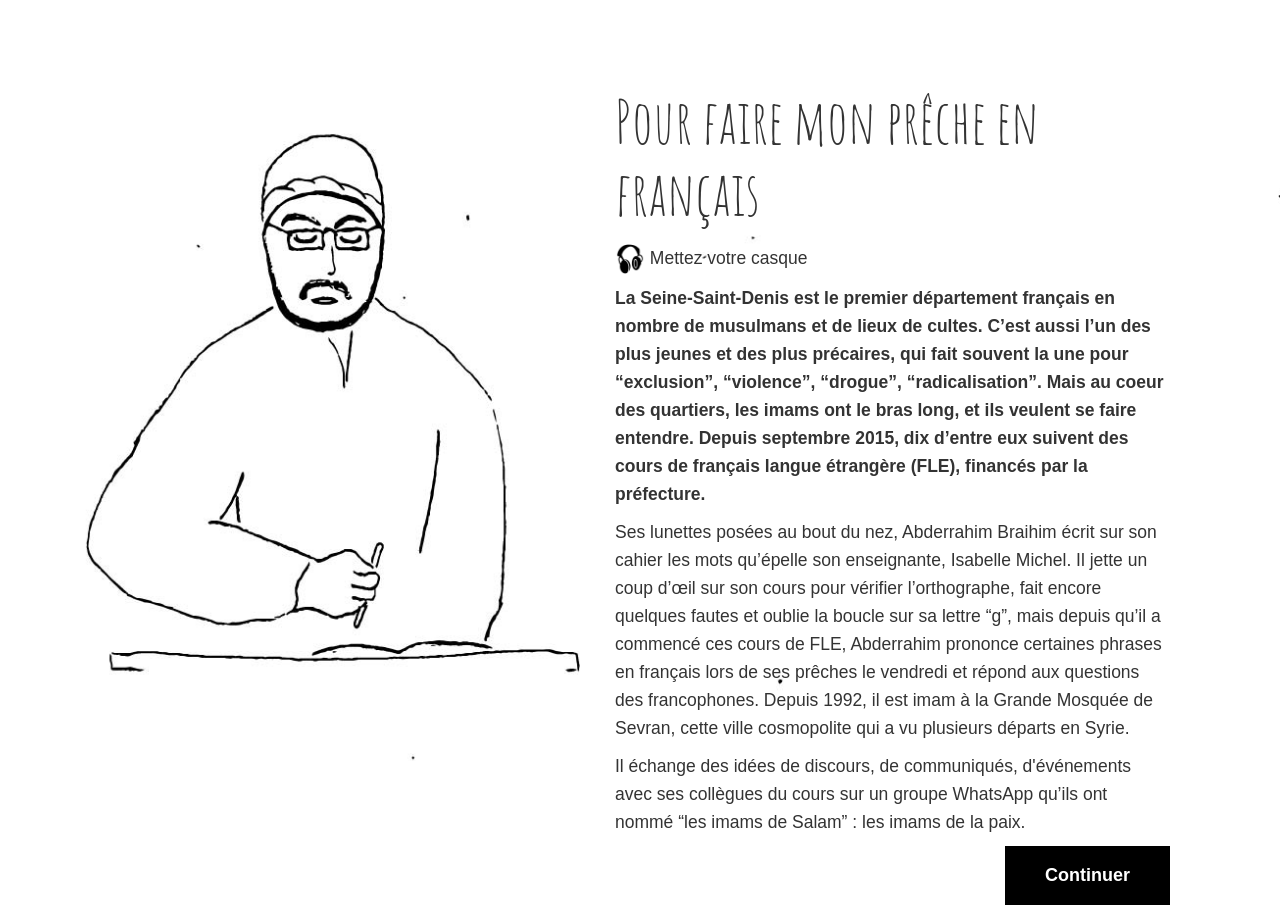
==== index.html @ 1d1230ae "PFE" ====
<!DOCTYPE html>
<html lang="fr">

<head>
    <meta charset="utf-8">
    <meta http-equiv="X-UA-Compatible" content="IE=edge">
    <meta name="viewport" content="width=device-width, initial-scale=1">
   
    <title>PFE Imams</title>
   
    <link href="./vendor/bootstrap/dist/css/bootstrap.min.css" rel="stylesheet">
    
    <link href='https://cdn.knightlab.com/libs/soundcite/latest/css/player.css' rel='stylesheet' type='text/css'>
   
    <link href="https://fonts.googleapis.com/css?family=Amatic+SC" rel="stylesheet">  

    <link href="./css/styles.css" rel="stylesheet">

</head>

<body class="intro">
    <main>

<div class="middle">
    <div class="main">
        <div class="intro">

   <div class="container">

        <div class="row">

                <div class="col-sm-6 col-xs-12">

                <div class="visible-xs">

                <img src="image1.jpg"  class="img-responsive" max-width="100%">

                </div>

                </div>

                <div class="col-sm-6 col-xs-12">

    

          <div class="chapterintro"><h2>Pour faire mon prêche en français</h2></div>
     
            
          
          <div class="casque"> 
           <p> <img src="casque.png" width="30" />  Mettez votre casque </p> 
          </div>



            <p><b>La Seine-Saint-Denis est le premier département français en nombre de musulmans et de lieux de cultes. C’est aussi l’un des plus jeunes et des plus précaires, qui fait souvent la une pour “exclusion”, “violence”, “drogue”, “radicalisation”. Mais au coeur des quartiers, les imams ont le bras long, et ils veulent se faire entendre. Depuis septembre 2015, dix d’entre eux suivent des cours de français langue étrangère (FLE), financés par la préfecture.</b> </p>
            
           <p> Ses lunettes posées au bout du nez, Abderrahim Braihim écrit sur son cahier les mots qu’épelle son enseignante, Isabelle Michel. Il jette un coup d’œil sur son cours pour vérifier l’orthographe, fait encore quelques fautes et oublie la boucle sur sa lettre “g”, mais depuis qu’il a commencé ces cours de FLE, Abderrahim prononce certaines phrases en français lors de ses prêches le vendredi et répond aux questions des francophones. Depuis 1992, il est imam à la Grande Mosquée de Sevran, cette ville cosmopolite qui a vu plusieurs départs en Syrie. </p>

           <p>Il échange des idées de discours, de communiqués, d'événements avec ses collègues du cours sur un groupe WhatsApp qu’ils ont nommé “les imams de Salam” : les imams de la paix.</p>


    
   

             <a href="./chapitre1.html" class="button pull-right">Continuer</a>
            
            </div>
            </div>
            
        </div>
        </div>
        </div>
      
    

    </main>
    <!-- jQuery (necessary for Bootstrap's JavaScript plugins) -->
    <script src="./vendor/jquery/dist/jquery.min.js"></script>
    <!--     Include all compiled plugins (below), or include individual files as needed -->
    <script src="./vendor/bootstrap/dist/js/bootstrap.min.js"></script>

    <script type="text/javascript" src="https://cdn.knightlab.com/libs/soundcite/latest/js/soundcite.min.js"></script>
    <!-- Custom -->
    <script src="./js/main.js"></script>
</body>

</html>
---- css/styles.css ----
*{
    padding: 0;
    margin: 0;
}

html,body {
    width: 100%;
    overflow-x: hidden;
}

main {
    width: 100%;
    margin: auto;
}


h2{
    line-height: 1.2;
}

.button {
padding: 15px 40px;
background: black;
color: white;
font-weight: bold;
font-size: 18px;
}

.button:hover {
background: #570906;
color: #5EB6DD;
}

.intro {
    background: url(../image1.jpg) fixed right top;
    background-size: cover;
}

.chapitre1 {
     background: url(../image2.jpg) fixed right top;
    background-size: cover;
}

.chapitre2 {
     background: url(../image3.jpg) fixed right top;
    background-size: cover;
}

.chapitre3 {
     background: url(../image4.jpg) fixed right top;
    background-size: cover;
}

.header {
    padding : 5px;
    margin : 10px;
    margin-top: -45px;
    max-width: 940px;
}

.main {
    padding : 5px;
    margin : 10px;
    margin-right: 10%;
    font-size: 1.25em;
    line-height: 1.6;
    font-family: sans-serif;
    width: calc(100% - 300px);
}

.main > .chapter{
    margin-bottom: 15px;

}

.main .chapterintro > h2{
    margin-bottom: 15px;
     font-family: 'Amatic SC', cursive;
    font-size: 60px;

}
.main .encadre{
    float:left;
    width:30%;
    font-size: 1.3em;
    line-height: 1.2;
    font-weight: bold;
    margin:15px;
    margin-left: -55px;
}


.intro .main {
    width: auto;
    max-width:800px;
}
.side {
    padding : 5px;
    margin : 10px;
    flex : 1;
}

.with-side {
    position: relative;
}

.with-side .info {
    position: absolute;
    left:100%;
    top:0;
    width: 200px;
    padding-left: 10px;
}

.info{
    font-size: 1.2rem;
    font-weight: bold;
    font-family: sans-serif;
    color: #303D3D;
    margin-bottom: 50px;
    transition: all 500ms linear;
    opacity: 1;
}
.info.hid {
    transform: translateX(100px);
    opacity: 0;
}

.footer {
    padding : 5px;
    margin : 10px;
    font-size: 1.1em;
    text-align: right;
    font-family: monospace;
    position: fixed; 
    bottom: 0;
    left: 0;
    right: 0;
    display: none;
}

.middle {
    display: flex;
    margin-top: 50px;
    margin-right: 50px;
}


.soundcite-loaded {
    border-radius: 0;
    margin-bottom: 30px;
}

@media (max-width: 768px) {
    .footer {
        display: none;
    }
    .intro {
        background: none;
    }
    .chapitre1 {
        background: none;
    }
    .chapitre2 {
        background: none;
    }
     .chapitre3 {
        background: none;
    }
    .info{
        display: none;
    }

    .encadre{
        display: none;
    }

    .main{
        width:100%;
    }
    .middle{
        width:100%;
    }
}
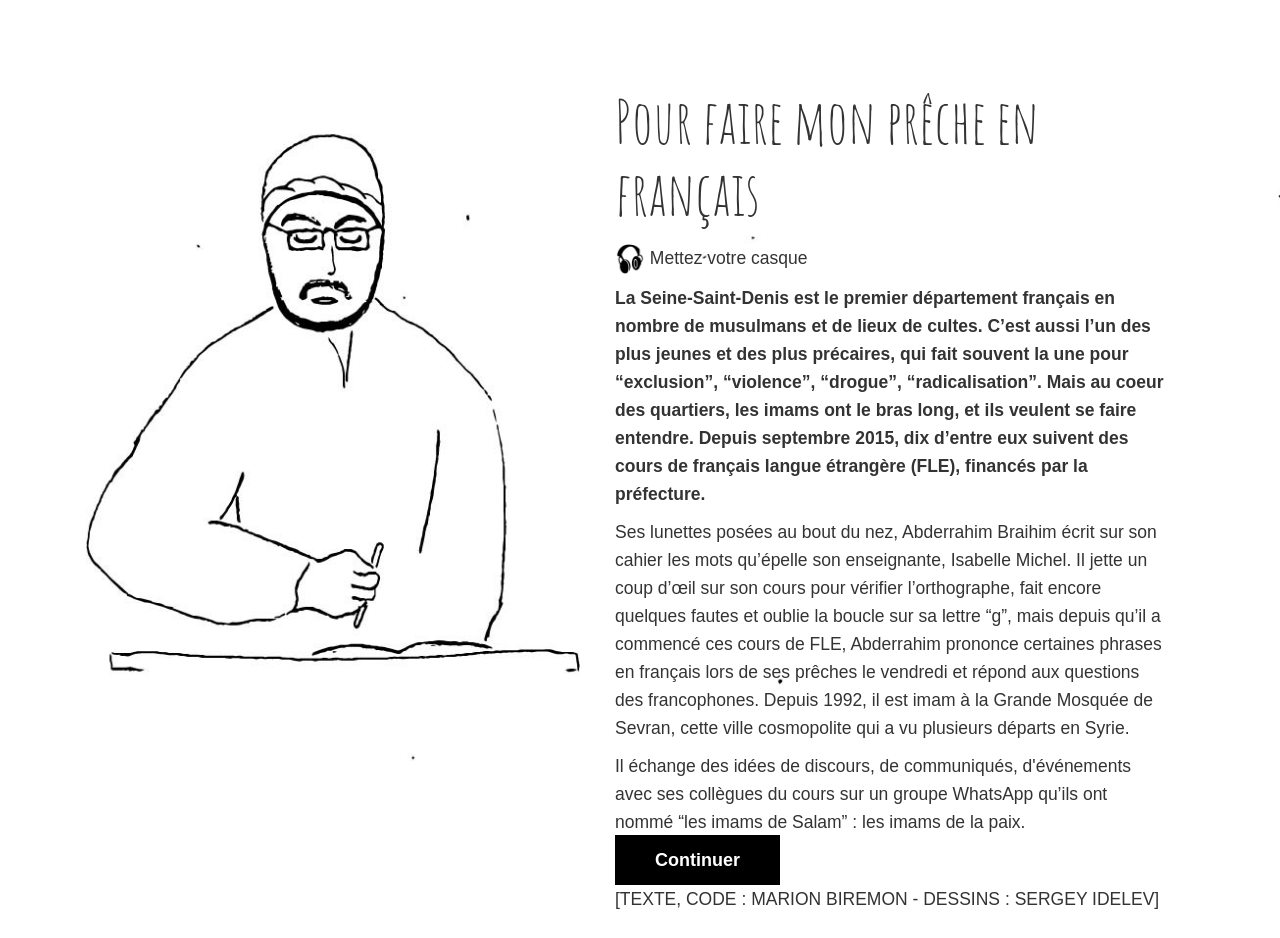
==== commit 06066af3: "Update index.html" ====
--- a/index.html
+++ b/index.html
@@ -63,8 +63,10 @@
     
    
 
-             <a href="./chapitre1.html" class="button pull-right">Continuer</a>
+
+            <p> <a href="./chapitre1.html" class="button">Continuer</a> </p>
             
+            <p> [TEXTE, CODE : MARION BIREMON - DESSINS : SERGEY IDELEV] </p>            
             </div>
             </div>
             
@@ -85,4 +87,4 @@
     <script src="./js/main.js"></script>
 </body>
 
-</html>+</html>
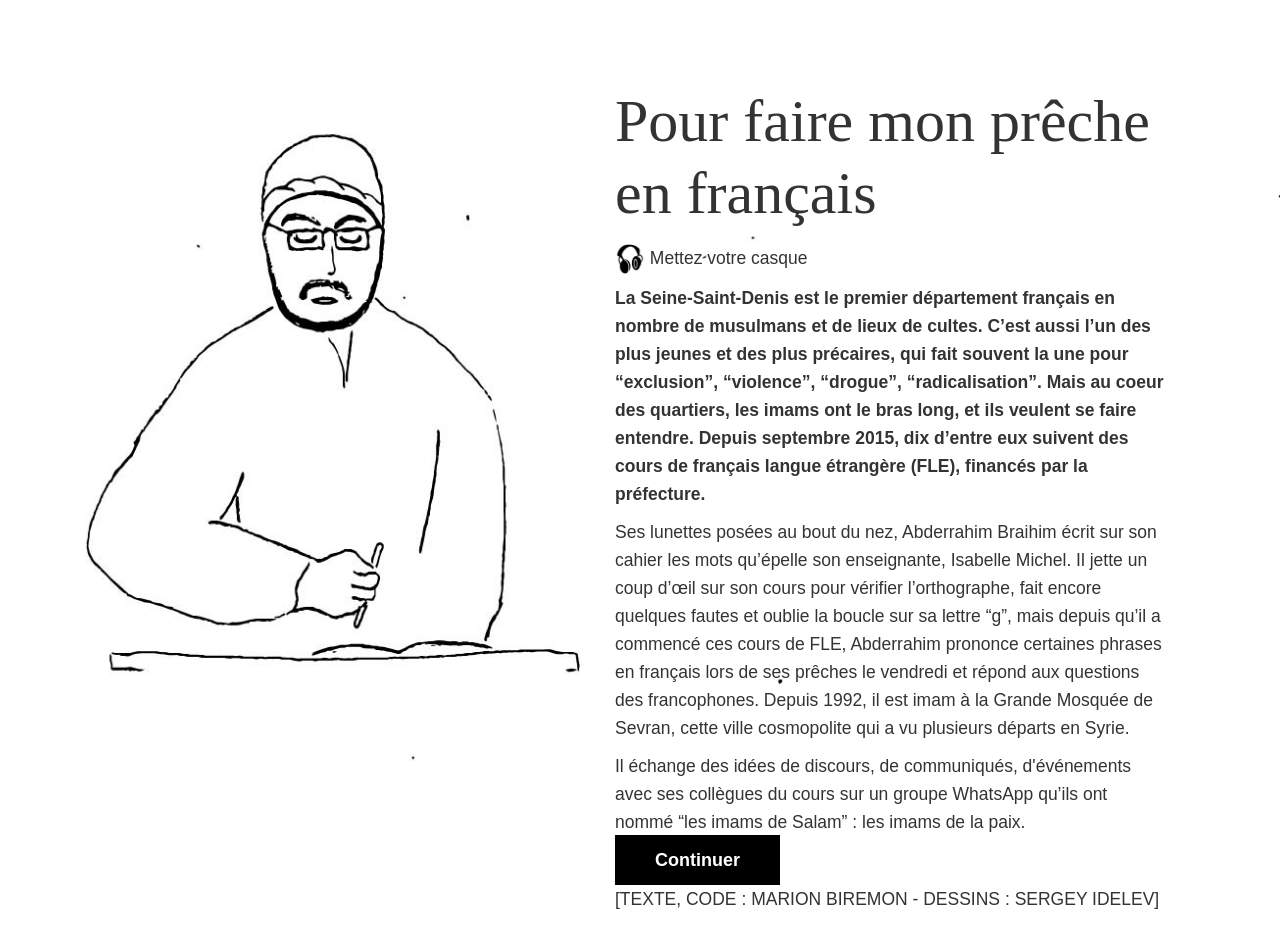
==== commit 82e3c0b7: "Update index.html" ====
--- a/index.html
+++ b/index.html
@@ -12,7 +12,7 @@
     
     <link href='https://cdn.knightlab.com/libs/soundcite/latest/css/player.css' rel='stylesheet' type='text/css'>
    
-    <link href="https://fonts.googleapis.com/css?family=Amatic+SC" rel="stylesheet">  
+    <link href="https://fonts.googleapis.com/css?family=Pacifico" rel="stylesheet">
 
     <link href="./css/styles.css" rel="stylesheet">
 
--- a/css/styles.css
+++ b/css/styles.css
@@ -148,7 +148,6 @@
 
 .soundcite-loaded {
     border-radius: 0;
-    margin-bottom: 30px;
 }
 
 @media (max-width: 768px) {
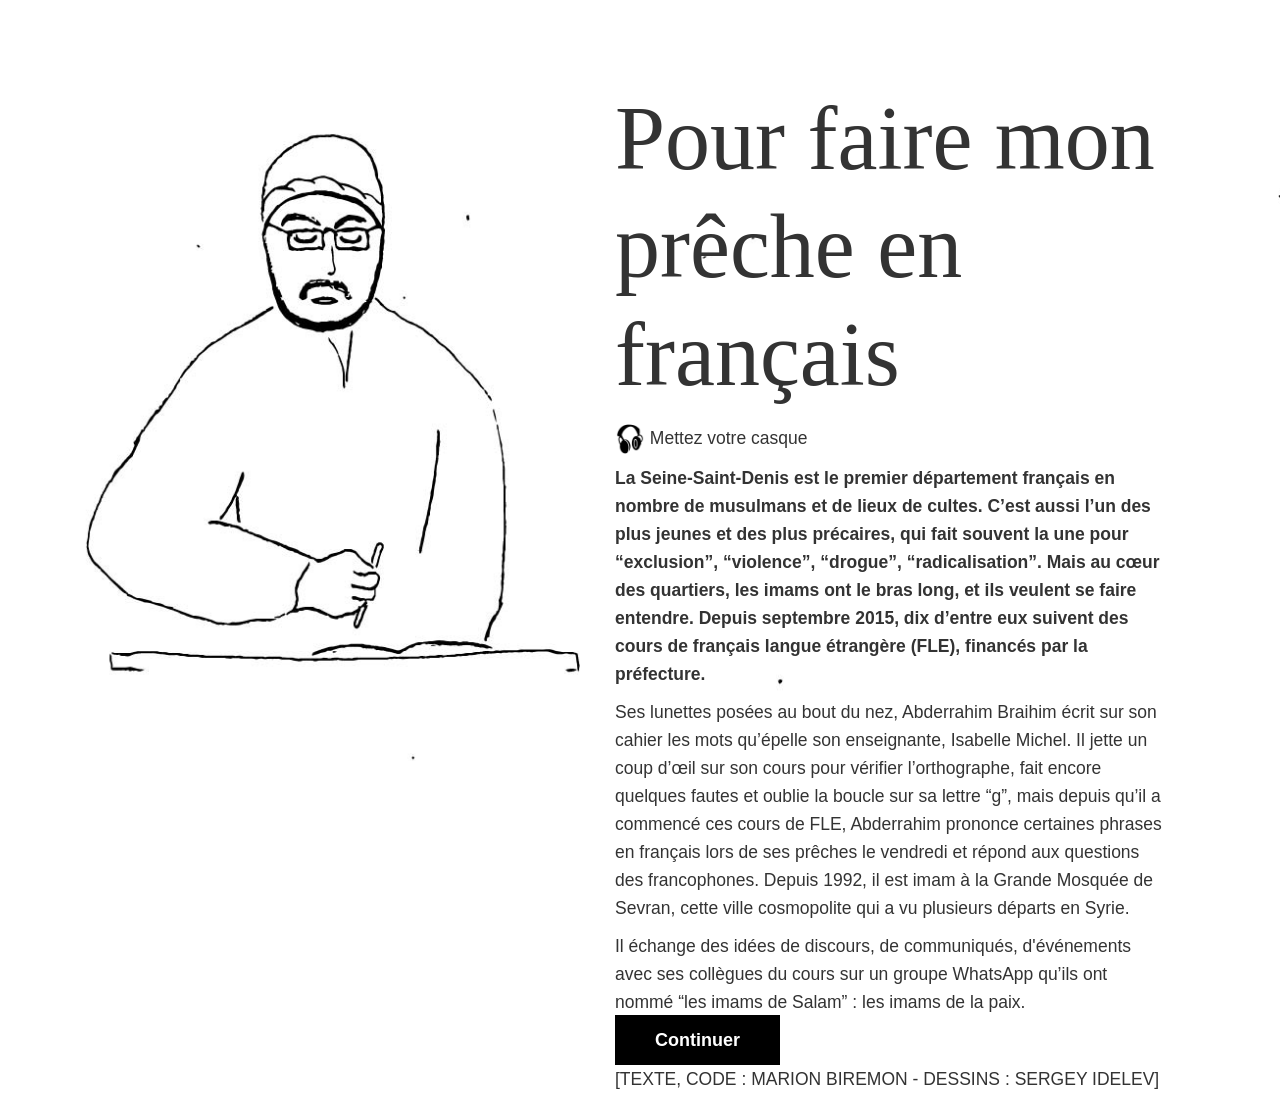
==== commit cb547626: "Update index.html" ====
--- a/index.html
+++ b/index.html
@@ -53,7 +53,7 @@
 
 
 
-            <p><b>La Seine-Saint-Denis est le premier département français en nombre de musulmans et de lieux de cultes. C’est aussi l’un des plus jeunes et des plus précaires, qui fait souvent la une pour “exclusion”, “violence”, “drogue”, “radicalisation”. Mais au coeur des quartiers, les imams ont le bras long, et ils veulent se faire entendre. Depuis septembre 2015, dix d’entre eux suivent des cours de français langue étrangère (FLE), financés par la préfecture.</b> </p>
+            <p><b>La Seine-Saint-Denis est le premier département français en nombre de musulmans et de lieux de cultes. C’est aussi l’un des plus jeunes et des plus précaires, qui fait souvent la une pour “exclusion”, “violence”, “drogue”, “radicalisation”. Mais au cœur des quartiers, les imams ont le bras long, et ils veulent se faire entendre. Depuis septembre 2015, dix d’entre eux suivent des cours de français langue étrangère (FLE), financés par la préfecture.</b> </p>
             
            <p> Ses lunettes posées au bout du nez, Abderrahim Braihim écrit sur son cahier les mots qu’épelle son enseignante, Isabelle Michel. Il jette un coup d’œil sur son cours pour vérifier l’orthographe, fait encore quelques fautes et oublie la boucle sur sa lettre “g”, mais depuis qu’il a commencé ces cours de FLE, Abderrahim prononce certaines phrases en français lors de ses prêches le vendredi et répond aux questions des francophones. Depuis 1992, il est imam à la Grande Mosquée de Sevran, cette ville cosmopolite qui a vu plusieurs départs en Syrie. </p>
 
--- a/css/styles.css
+++ b/css/styles.css
@@ -75,8 +75,8 @@
 
 .main .chapterintro > h2{
     margin-bottom: 15px;
-     font-family: 'Amatic SC', cursive;
-    font-size: 60px;
+     font-family: 'Pacifico', cursive;
+    font-size: 90px;
 
 }
 .main .encadre{
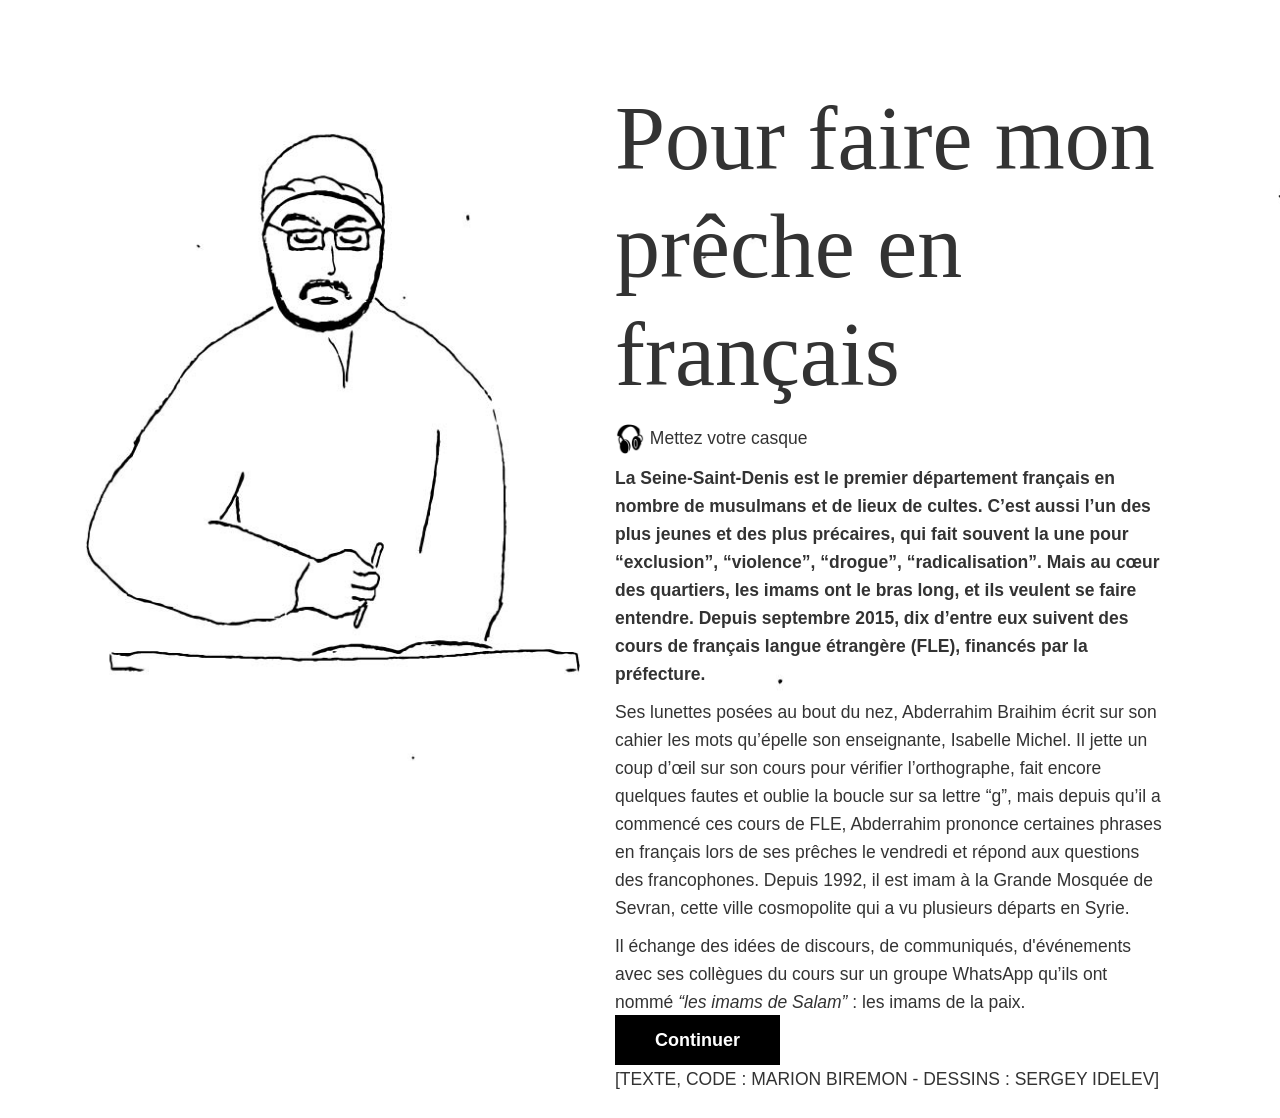
==== commit fa5cd2a4: "Update index.html" ====
--- a/index.html
+++ b/index.html
@@ -57,7 +57,7 @@
             
            <p> Ses lunettes posées au bout du nez, Abderrahim Braihim écrit sur son cahier les mots qu’épelle son enseignante, Isabelle Michel. Il jette un coup d’œil sur son cours pour vérifier l’orthographe, fait encore quelques fautes et oublie la boucle sur sa lettre “g”, mais depuis qu’il a commencé ces cours de FLE, Abderrahim prononce certaines phrases en français lors de ses prêches le vendredi et répond aux questions des francophones. Depuis 1992, il est imam à la Grande Mosquée de Sevran, cette ville cosmopolite qui a vu plusieurs départs en Syrie. </p>
 
-           <p>Il échange des idées de discours, de communiqués, d'événements avec ses collègues du cours sur un groupe WhatsApp qu’ils ont nommé “les imams de Salam” : les imams de la paix.</p>
+           <p>Il échange des idées de discours, de communiqués, d'événements avec ses collègues du cours sur un groupe WhatsApp qu’ils ont nommé <i>“les imams de Salam”</i> : les imams de la paix.</p>
 
 
     
